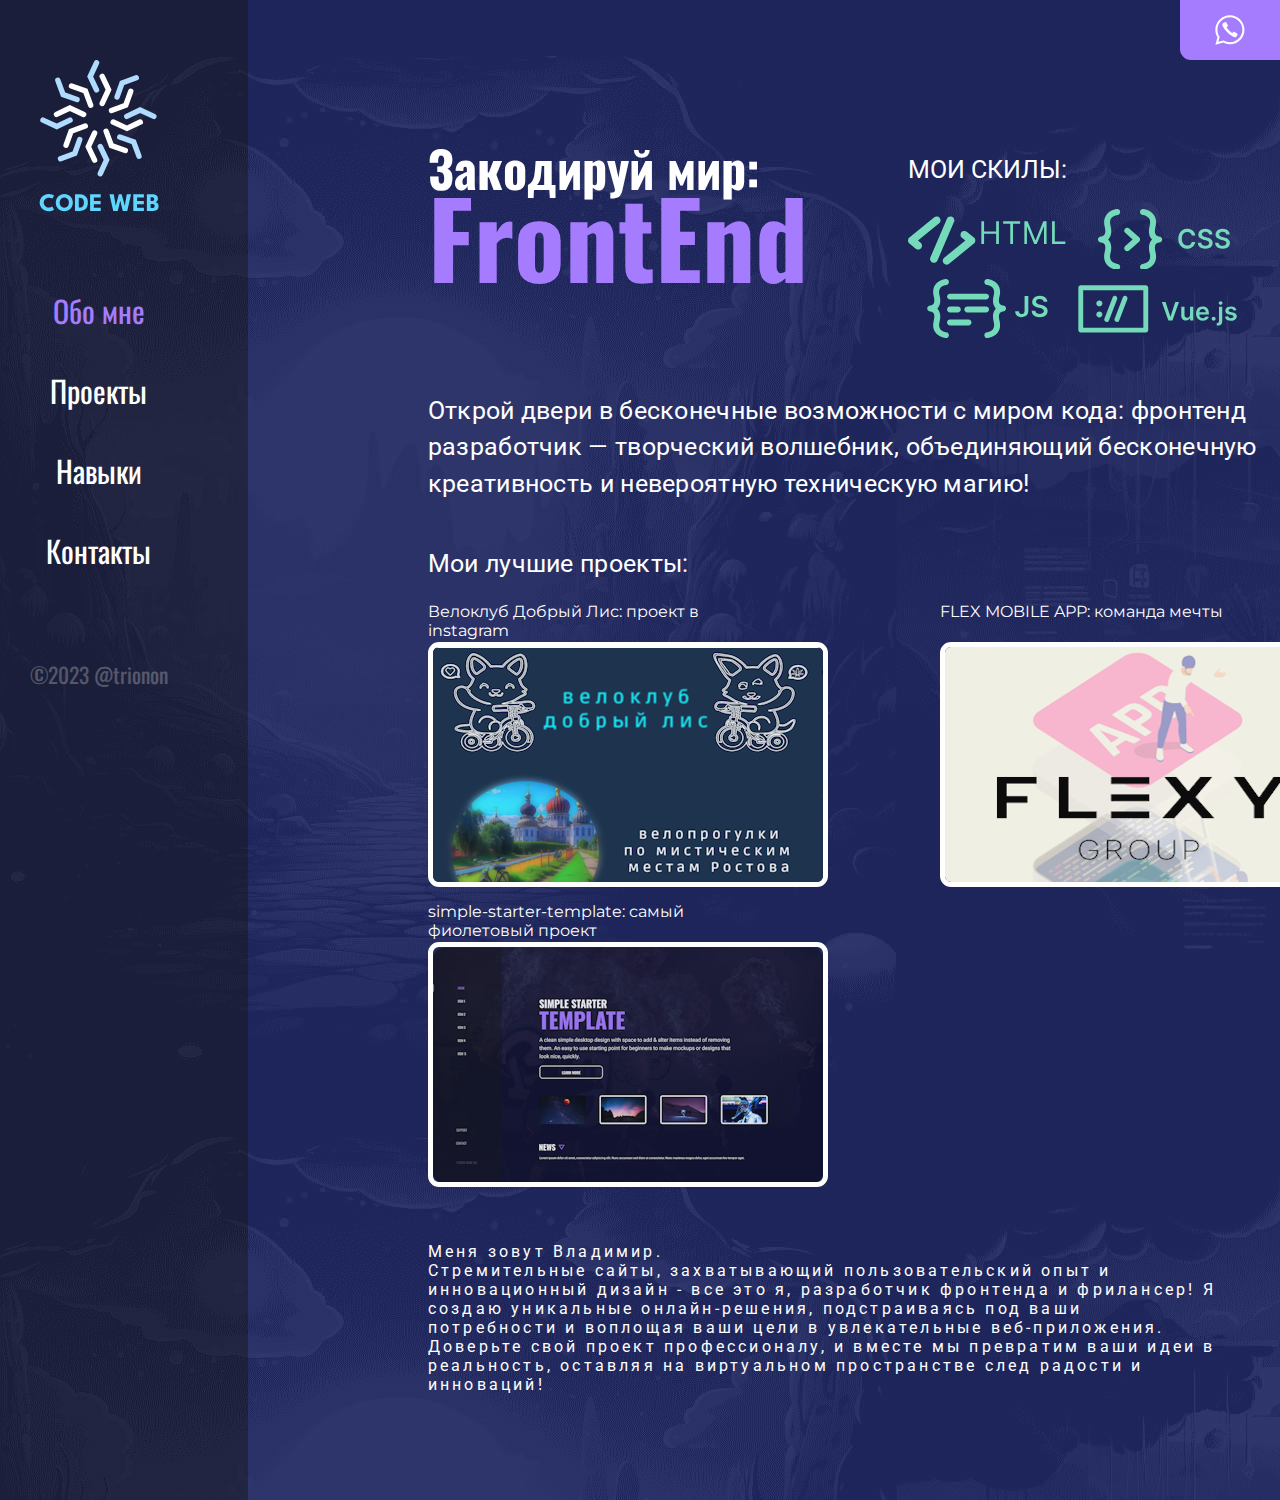
==== index.html @ 96705082 "1" ====
<!DOCTYPE html>
<html lang="EN">

<head>
  <meta charset="utf-8">
  <meta name="viewport" content="initial-scale=1, width=device-width">
  <link rel="stylesheet" href="./css/global.css">
  <link rel="stylesheet" href="./css/total.css">
  <link rel="stylesheet" href="./css/index.css">
  <style>
    @import url("https://fonts.googleapis.com/css2?family=Oswald:wght@400;600;700&family=Roboto:wght@400;500;700&family=Montserrat:wght@700&display=swap");
  </style>
  <title>Практическое задание Портфолио</title>
</head>

<body>
  <div class="home">
    <div class="dashboard-desktop">
      <div class="background"></div>
      <div class="sidebar"></div>
      <div class="social-box">
        <img class="social-icon" src="./img/wp.svg" alt="">
        <img class="social-icon" src="./img/telega.svg" alt=""> 
      </div>
      <div class="heading">
        <div class="burger" id="burger">
          <span class="line line1"></span>
          <span class="line line2"></span>
          <span class="line line3"></span>
        </div>
        <div class="yourlogo">
          <img class="logo" src="./img/Logo.svg" alt="">
          <svg class="logo-code" width="135" height="21" viewBox="0 0 135 21" fill="none"
            xmlns="http://www.w3.org/2000/svg">
            <path
              d="M11.082 16.1454C11.9512 16.1454 12.7401 16.0178 13.4487 15.7628C14.1667 15.5077 14.7005 15.2573 15.05 15.0117L16.864 18.6112C16.4199 18.9891 15.6594 19.3717 14.5824 19.7591C13.5148 20.1464 12.2441 20.3401 10.7703 20.3401C9.39091 20.3401 8.09659 20.0992 6.8873 19.6174C5.67801 19.1355 4.61043 18.46 3.68456 17.5909C2.76815 16.7122 2.04541 15.6872 1.51634 14.5157C0.996722 13.3347 0.736913 12.0546 0.736913 10.6752C0.736913 9.29587 0.996722 8.01572 1.51634 6.83477C2.03596 5.64437 2.75398 4.60986 3.67039 3.73123C4.59626 2.85261 5.66384 2.17238 6.87313 1.69055C8.09187 1.19927 9.39091 0.953637 10.7703 0.953637C12.2441 0.953637 13.5148 1.14731 14.5824 1.53466C15.6594 1.92202 16.4199 2.30464 16.864 2.68255L15.05 6.28208C14.7005 6.027 14.1667 5.77664 13.4487 5.531C12.7401 5.27591 11.9512 5.14837 11.082 5.14837C10.1184 5.14837 9.27754 5.29953 8.55953 5.60186C7.84151 5.89473 7.24159 6.30098 6.75976 6.8206C6.27793 7.34022 5.91892 7.92597 5.68273 8.57785C5.44654 9.22974 5.32845 9.91469 5.32845 10.6327C5.32845 11.3602 5.44654 12.0546 5.68273 12.7159C5.91892 13.3678 6.27793 13.9535 6.75976 14.4732C7.24159 14.9928 7.84151 15.4037 8.55953 15.7061C9.27754 15.9989 10.1184 16.1454 11.082 16.1454ZM23.2562 10.6327C23.2562 11.7003 23.4734 12.6687 23.908 13.5378C24.3521 14.3976 24.9614 15.0825 25.7361 15.5927C26.5203 16.1029 27.4273 16.358 28.4571 16.358C29.4868 16.358 30.3891 16.1029 31.1638 15.5927C31.9479 15.0825 32.5573 14.3976 32.9919 13.5378C33.4359 12.6687 33.658 11.7003 33.658 10.6327C33.658 9.56513 33.4359 8.60147 32.9919 7.74174C32.5573 6.88201 31.9479 6.19706 31.1638 5.68689C30.3891 5.16727 29.4868 4.90746 28.4571 4.90746C27.4273 4.90746 26.5203 5.16727 25.7361 5.68689C24.9614 6.19706 24.3521 6.88201 23.908 7.74174C23.4734 8.60147 23.2562 9.56513 23.2562 10.6327ZM18.8488 10.6327C18.8488 9.27225 19.0898 8.00627 19.5716 6.83477C20.0534 5.65382 20.7289 4.62403 21.5981 3.7454C22.4673 2.86678 23.4876 2.18183 24.6591 1.69055C25.8306 1.19927 27.0966 0.953637 28.4571 0.953637C29.8364 0.953637 31.1071 1.19927 32.2692 1.69055C33.4407 2.18183 34.4563 2.86678 35.316 3.7454C36.1852 4.62403 36.856 5.65382 37.3284 6.83477C37.8102 8.00627 38.0511 9.27225 38.0511 10.6327C38.0511 12.0026 37.8196 13.278 37.3567 14.459C36.8938 15.6305 36.2324 16.6603 35.3727 17.5483C34.513 18.427 33.4974 19.1119 32.3258 19.6032C31.1543 20.0945 29.8647 20.3401 28.4571 20.3401C27.021 20.3401 25.7125 20.0945 24.5316 19.6032C23.3601 19.1119 22.3492 18.427 21.4989 17.5483C20.6486 16.6603 19.992 15.6305 19.5291 14.459C19.0756 13.278 18.8488 12.0026 18.8488 10.6327ZM40.5222 1.29375H46.1483C48.1417 1.29375 49.7903 1.69527 51.0941 2.49832C52.4073 3.29192 53.3899 4.39256 54.0417 5.80026C54.6936 7.20795 55.0196 8.81876 55.0196 10.6327C55.0196 12.4561 54.6936 14.0716 54.0417 15.4793C53.3899 16.887 52.4073 17.9924 51.0941 18.7954C49.7903 19.5985 48.1417 20 46.1483 20H40.5222V1.29375ZM44.7453 5.04917V16.2446H45.7656C46.8332 16.2446 47.7166 16.0037 48.4157 15.5218C49.1148 15.0306 49.6392 14.3645 49.9887 13.5237C50.3477 12.6734 50.5272 11.7192 50.5272 10.661C50.5272 9.59347 50.3525 8.63926 50.0029 7.79842C49.6628 6.94814 49.1384 6.27736 48.4299 5.78609C47.7213 5.29481 46.8332 5.04917 45.7656 5.04917H44.7453ZM57.502 1.29375H69.4485V5.00666H61.7251V8.81876H69.3776V12.4183H61.7251V16.2871H69.4485V20H57.502V1.29375ZM99.3028 20H94.2152L91.0408 6.94814H91.8061L88.6317 20H83.5158L79.2502 1.29375H84.111L86.3643 14.4165H86.3076L89.8221 1.29375H93.0107L96.5393 14.4165H96.4827L98.7359 1.29375H103.597L99.3028 20ZM106.078 1.29375H118.024V5.00666H110.301V8.81876H117.953V12.4183H110.301V16.2871H118.024V20H106.078V1.29375ZM121.331 1.29375H127.751C128.819 1.29375 129.806 1.44019 130.713 1.73306C131.629 2.02594 132.366 2.50777 132.924 3.17855C133.49 3.83988 133.774 4.7374 133.774 5.87111C133.774 6.61747 133.632 7.28353 133.349 7.86928C133.075 8.45503 132.706 8.93686 132.243 9.31476C131.79 9.68322 131.294 9.92886 130.755 10.0517C131.228 10.1084 131.686 10.2454 132.13 10.4626C132.583 10.6705 132.99 10.9634 133.349 11.3413C133.717 11.7097 134.005 12.1727 134.213 12.7301C134.43 13.278 134.539 13.9299 134.539 14.6857C134.539 15.7344 134.303 16.6603 133.83 17.4633C133.368 18.2569 132.687 18.8805 131.79 19.3339C130.902 19.778 129.811 20 128.516 20H121.331V1.29375ZM125.569 16.613H127.496C128.101 16.613 128.592 16.5233 128.97 16.3438C129.357 16.1548 129.64 15.8903 129.82 15.5502C129.999 15.2006 130.089 14.7849 130.089 14.3031C130.089 13.5473 129.853 12.9946 129.381 12.645C128.918 12.286 128.266 12.1065 127.425 12.1065H125.569V16.613ZM125.569 8.79042H127.283C127.784 8.79042 128.2 8.70067 128.53 8.52117C128.871 8.34166 129.126 8.0913 129.296 7.77008C129.475 7.43941 129.565 7.06151 129.565 6.63637C129.565 5.87111 129.348 5.35622 128.913 5.09169C128.478 4.81771 127.883 4.68072 127.127 4.68072H125.569V8.79042Z"
              fill="#56D4FD" />
          </svg>
        </div>
      </div>
      <nav class="menu" id="menu">
        <a href="#" class="menu-item active-menu-item">Обо мне</a>
        <a href="./projects.html" class="menu-item">Проекты</a>
        <a href="./skills.html" class="menu-item">Навыки</a>
        <a href="./contacts.html" class="menu-item">Контакты</a>
        <div class="menu-item copyright ">©2023 @trionon</div>
      </nav>
      <div class="main-window">
        <div class="frontend">
          <div class="simple-starter-templ">
            <p class="simple-starter">Закодируй мир: </p>
            <p class="template">FrontEnd</p>
          </div>
          <div class="skills">
            <p class="my-skills">МОИ СКИЛЫ:</p>
            <svg class="skills-icon" width="160" height="60" viewBox="0 0 160 50" fill="none"
              xmlns="http://www.w3.org/2000/svg">
              <path
                d="M12.638 28.7054L9.99698 26.5584L31.159 9.35238C32.816 8.00538 33.067 5.56938 31.72 3.91238C30.372 2.25538 27.937 2.00438 26.28 3.35138L1.427 23.5584C0.524002 24.2924 0 25.3944 0 26.5594C0 27.7244 0.524002 28.8254 1.427 29.5604L7.759 34.7084C8.476 35.2914 9.33898 35.5754 10.196 35.5754C11.32 35.5754 12.435 35.0874 13.199 34.1474C14.547 32.4884 14.295 30.0524 12.638 28.7054Z"
                fill="#6DD9B6" />
              <path
                d="M65.9279 23.5573L58.776 17.7423C57.119 16.3953 54.683 16.6462 53.336 18.3032C51.989 19.9602 52.24 22.3963 53.897 23.7433L57.358 26.5573L36.196 43.7632C34.539 45.1102 34.2879 47.5463 35.6349 49.2033C36.3989 50.1433 37.514 50.6313 38.638 50.6313C39.495 50.6313 40.358 50.3472 41.075 49.7642L65.9279 29.5573C66.8309 28.8233 67.356 27.7203 67.356 26.5563C67.356 25.3923 66.8309 24.2913 65.9279 23.5573Z"
                fill="#6DD9B6" />
              <path
                d="M44.026 2.73333C42.063 1.89133 39.789 2.80033 38.947 4.76233L22.351 43.4503C21.509 45.4133 22.418 47.6863 24.38 48.5293C24.877 48.7423 25.394 48.8433 25.903 48.8433C27.403 48.8433 28.83 47.9653 29.459 46.4993L46.055 7.81134C46.897 5.84934 45.989 3.57533 44.026 2.73333Z"
                fill="#6DD9B6" />
              <path
                d="M73.3384 30V7.35753H76.0802V17.4405H88.1533V7.35753H90.8951V30H88.1533V19.8728H76.0802V30H73.3384ZM95.1461 9.78982V7.35753H112.128V9.78982H105.008V30H102.266V9.78982H95.1461ZM116.36 7.35753H119.632L127.327 26.1525H127.592L135.287 7.35753H138.56V30H135.995V12.797H135.774L128.698 30H126.221L119.146 12.797H118.925V30H116.36V7.35753ZM144.057 30V7.35753H146.799V27.5677H157.324V30H144.057Z"
                fill="#6DD9B6" />
            </svg>
            <svg class="skills-icon" width="160" height="60" viewBox="0 0 140 70" fill="none" xmlns="http://www.w3.org/2000/svg">
              <path
                d="M52.4663 70.9922C50.7093 70.9922 49.2043 69.6592 49.0263 67.8742C48.8373 65.9782 50.2173 64.2872 52.1103 64.0892C52.2273 64.0762 57.1913 63.4682 59.5453 60.0702C60.9613 58.0262 61.2193 55.1812 60.3133 51.6152C58.6883 45.2192 59.2673 40.1712 62.0363 36.6112C62.3523 36.2042 62.6843 35.8342 63.0273 35.4962C62.6853 35.1582 62.3533 34.7882 62.0363 34.3812C59.2673 30.8212 58.6883 25.7732 60.3133 19.3772C61.2193 15.8112 60.9613 12.9672 59.5453 10.9222C57.1753 7.50023 52.1593 6.90822 52.1093 6.90322C50.2073 6.71422 48.8283 5.01921 49.0173 3.11721C49.2063 1.21521 50.9113 -0.171765 52.8133 0.0172354C53.1443 0.0502354 60.9693 0.894236 65.1913 6.91824C67.8353 10.6902 68.4513 15.4552 67.0213 21.0812C65.9733 25.2052 66.1273 28.3202 67.4663 30.0882C68.8463 31.9102 71.3413 32.0292 71.4633 32.0342C73.3573 32.0542 74.8873 33.5952 74.8873 35.4942C74.8873 37.3932 73.3573 38.9352 71.4633 38.9552C71.3403 38.9602 68.8463 39.0792 67.4663 40.9012C66.1273 42.6692 65.9733 45.7842 67.0213 49.9082C68.4513 55.5342 67.8353 60.2992 65.1913 64.0712C60.9693 70.0952 53.1443 70.9392 52.8133 70.9722C52.6973 70.9862 52.5813 70.9922 52.4663 70.9922Z"
                fill="#6DD9B6" />
              <path
                d="M22.422 70.9894C22.307 70.9894 22.192 70.9834 22.075 70.9724C21.744 70.9394 13.919 70.0954 9.69598 64.0714C7.05198 60.2984 6.436 55.5334 7.866 49.9084C8.914 45.7844 8.75999 42.6694 7.42099 40.9014C6.04099 39.0794 3.54598 38.9604 3.42398 38.9554C1.52998 38.9354 0 37.3944 0 35.4944C0 33.5954 1.52898 32.0534 3.42398 32.0344C3.54698 32.0294 6.04099 31.9104 7.42099 30.0884C8.75999 28.3204 8.914 25.2054 7.866 21.0814C6.436 15.4554 7.05198 10.6904 9.69598 6.91839C13.919 0.893387 21.743 0.0503866 22.075 0.0173866C23.977 -0.172613 25.672 1.21637 25.862 3.11837C26.051 5.01437 24.671 6.70537 22.778 6.90337C22.665 6.91637 17.698 7.52239 15.343 10.9224C13.927 12.9664 13.669 15.8114 14.575 19.3774C16.201 25.7734 15.621 30.8214 12.852 34.3814C12.536 34.7884 12.204 35.1584 11.861 35.4964C12.203 35.8344 12.535 36.2044 12.852 36.6114C15.621 40.1714 16.2 45.2194 14.575 51.6154C13.664 55.1984 13.93 58.0544 15.365 60.1014C17.747 63.4994 22.712 64.0824 22.761 64.0874C24.663 64.2764 26.051 65.9724 25.862 67.8744C25.684 69.6564 24.179 70.9894 22.422 70.9894Z"
                fill="#6DD9B6" />
              <path
                d="M34.0638 49.2251C33.1078 49.2251 32.1568 48.8321 31.4728 48.0601C30.2048 46.6301 30.3368 44.4421 31.7668 43.1751L40.4278 35.4971L31.7668 27.8191C30.3368 26.5511 30.2048 24.3641 31.4728 22.9331C32.7408 21.5031 34.9278 21.3711 36.3578 22.6391L47.9398 32.9071C48.6808 33.5641 49.1048 34.5071 49.1048 35.4971C49.1048 36.4871 48.6808 37.4301 47.9398 38.0871L36.3578 48.3551C35.6998 48.9371 34.8798 49.2251 34.0638 49.2251Z"
                fill="#6DD9B6" />
              <path
                d="M113.522 31.0614H109.404C109.287 30.3862 109.071 29.7881 108.755 29.267C108.439 28.7386 108.047 28.291 107.577 27.924C107.107 27.5571 106.572 27.2818 105.97 27.0984C105.375 26.9076 104.733 26.8121 104.043 26.8121C102.818 26.8121 101.732 27.1204 100.785 27.7369C99.8381 28.346 99.0968 29.2414 98.5611 30.4229C98.0253 31.5972 97.7575 33.032 97.7575 34.7273C97.7575 36.4519 98.0253 37.9051 98.5611 39.0866C99.1042 40.2609 99.8454 41.1489 100.785 41.7507C101.732 42.3452 102.814 42.6424 104.032 42.6424C104.708 42.6424 105.339 42.5543 105.926 42.3782C106.52 42.1947 107.052 41.9268 107.522 41.5746C107.999 41.2223 108.399 40.7893 108.722 40.2756C109.052 39.7618 109.28 39.1747 109.404 38.5142L113.522 38.5362C113.368 39.6077 113.034 40.6132 112.52 41.5526C112.013 42.492 111.349 43.3213 110.527 44.0405C109.705 44.7524 108.744 45.3101 107.643 45.7138C106.542 46.1101 105.32 46.3082 103.977 46.3082C101.996 46.3082 100.227 45.8496 98.6712 44.9322C97.1153 44.0148 95.8897 42.6901 94.9943 40.9581C94.099 39.2261 93.6513 37.1491 93.6513 34.7273C93.6513 32.2981 94.1026 30.2211 95.0053 28.4964C95.908 26.7644 97.1373 25.4397 98.6932 24.5224C100.249 23.605 102.01 23.1463 103.977 23.1463C105.232 23.1463 106.399 23.3224 107.478 23.6747C108.557 24.027 109.518 24.5444 110.362 25.2269C111.206 25.9021 111.9 26.7314 112.443 27.7148C112.993 28.6909 113.353 29.8065 113.522 31.0614ZM129.514 29.6523C129.412 28.6909 128.979 27.9424 128.215 27.4066C127.459 26.8709 126.476 26.603 125.265 26.603C124.414 26.603 123.683 26.7314 123.074 26.9883C122.465 27.2451 121.999 27.5937 121.676 28.0341C121.353 28.4744 121.188 28.9772 121.181 29.5423C121.181 30.012 121.287 30.4193 121.5 30.7642C121.72 31.1091 122.017 31.4027 122.392 31.6449C122.766 31.8797 123.181 32.0779 123.636 32.2393C124.091 32.4008 124.549 32.5366 125.012 32.6467L127.125 33.1751C127.977 33.3732 128.795 33.6411 129.58 33.9787C130.373 34.3163 131.081 34.742 131.705 35.2557C132.336 35.7694 132.835 36.3896 133.202 37.1161C133.569 37.8427 133.753 38.694 133.753 39.6701C133.753 40.9911 133.415 42.1544 132.74 43.1598C132.065 44.1579 131.089 44.9395 129.812 45.5046C128.542 46.0624 127.004 46.3413 125.199 46.3413C123.445 46.3413 121.922 46.0697 120.63 45.5266C119.346 44.9835 118.341 44.1909 117.614 43.1488C116.895 42.1067 116.506 40.837 116.447 39.3398H120.465C120.524 40.1251 120.766 40.7783 121.192 41.2994C121.618 41.8204 122.172 42.2094 122.854 42.4663C123.544 42.7231 124.315 42.8516 125.166 42.8516C126.054 42.8516 126.832 42.7195 127.5 42.4553C128.175 42.1837 128.703 41.8094 129.085 41.3324C129.467 40.848 129.661 40.2829 129.668 39.6371C129.661 39.05 129.489 38.5656 129.151 38.1839C128.813 37.795 128.34 37.4721 127.731 37.2152C127.129 36.951 126.425 36.7161 125.617 36.5107L123.052 35.8501C121.196 35.3731 119.728 34.6502 118.649 33.6815C117.577 32.7054 117.042 31.41 117.042 29.7955C117.042 28.4671 117.401 27.3039 118.12 26.3058C118.847 25.3076 119.834 24.5334 121.082 23.983C122.329 23.4252 123.742 23.1463 125.32 23.1463C126.92 23.1463 128.322 23.4252 129.525 23.983C130.736 24.5334 131.687 25.3003 132.377 26.2837C133.066 27.2598 133.422 28.3827 133.444 29.6523H129.514ZM149.646 29.6523C149.543 28.6909 149.11 27.9424 148.347 27.4066C147.591 26.8709 146.608 26.603 145.397 26.603C144.546 26.603 143.815 26.7314 143.206 26.9883C142.597 27.2451 142.131 27.5937 141.808 28.0341C141.485 28.4744 141.32 28.9772 141.313 29.5423C141.313 30.012 141.419 30.4193 141.632 30.7642C141.852 31.1091 142.149 31.4027 142.524 31.6449C142.898 31.8797 143.313 32.0779 143.768 32.2393C144.223 32.4008 144.681 32.5366 145.144 32.6467L147.257 33.1751C148.109 33.3732 148.927 33.6411 149.712 33.9787C150.505 34.3163 151.213 34.742 151.837 35.2557C152.468 35.7694 152.967 36.3896 153.334 37.1161C153.701 37.8427 153.884 38.694 153.884 39.6701C153.884 40.9911 153.547 42.1544 152.872 43.1598C152.196 44.1579 151.22 44.9395 149.943 45.5046C148.674 46.0624 147.136 46.3413 145.331 46.3413C143.577 46.3413 142.054 46.0697 140.762 45.5266C139.478 44.9835 138.472 44.1909 137.746 43.1488C137.027 42.1067 136.638 40.837 136.579 39.3398H140.597C140.656 40.1251 140.898 40.7783 141.324 41.2994C141.749 41.8204 142.303 42.2094 142.986 42.4663C143.676 42.7231 144.446 42.8516 145.298 42.8516C146.186 42.8516 146.964 42.7195 147.632 42.4553C148.307 42.1837 148.835 41.8094 149.217 41.3324C149.598 40.848 149.793 40.2829 149.8 39.6371C149.793 39.05 149.62 38.5656 149.283 38.1839C148.945 37.795 148.472 37.4721 147.863 37.2152C147.261 36.951 146.556 36.7161 145.749 36.5107L143.184 35.8501C141.327 35.3731 139.86 34.6502 138.781 33.6815C137.709 32.7054 137.173 31.41 137.173 29.7955C137.173 28.4671 137.533 27.3039 138.252 26.3058C138.979 25.3076 139.966 24.5334 141.214 23.983C142.461 23.4252 143.874 23.1463 145.452 23.1463C147.052 23.1463 148.454 23.4252 149.657 23.983C150.868 24.5334 151.818 25.3003 152.508 26.2837C153.198 27.2598 153.554 28.3827 153.576 29.6523H149.646Z"
                fill="#6DD9B6" />
            </svg>
            <svg class="skills-icon"  width="160" height="60" viewBox="0 0 133 65" fill="none" xmlns="http://www.w3.org/2000/svg">
              <path
                d="M65.7412 64.0256C64.111 64.0256 62.7147 62.7889 62.5495 61.1327C62.3742 59.3736 63.6545 57.8047 65.41 57.6209C65.5148 57.6089 69.9349 57.0661 72.0243 54.0489C73.2797 52.2359 73.507 49.7058 72.6998 46.5299C71.2301 40.7477 71.7571 36.1811 74.2659 32.9541C74.5313 32.6136 74.8087 32.3 75.0945 32.0133C74.8087 31.7257 74.5313 31.413 74.2659 31.0725C71.7571 27.8465 71.2301 23.2789 72.6998 17.4968C73.5107 14.3042 73.2769 11.7647 72.0049 9.94899C69.8885 6.92989 65.4703 6.41124 65.4267 6.40661C63.662 6.23125 62.3742 4.65769 62.5495 2.89299C62.7249 1.12829 64.2984 -0.158598 66.0631 0.015831C66.3628 0.045521 73.4411 0.809113 77.2637 6.2628C79.6584 9.679 80.2169 13.9906 78.9245 19.0778C77.9818 22.7862 78.1247 25.5706 79.3364 27.1293C80.5602 28.7038 82.7675 28.8012 82.7888 28.8012C84.5619 28.8012 86 30.2384 86 32.0124C86 33.7734 84.5814 35.2041 82.825 35.2236C82.7155 35.2282 80.5175 35.3349 79.3067 36.9353C78.1229 38.5006 77.9902 41.271 78.9245 44.948C80.2169 50.0352 79.6584 54.3467 77.2637 57.7629C73.4411 63.2166 66.3628 63.9792 66.0631 64.0098C65.9555 64.0201 65.8479 64.0256 65.7412 64.0256Z"
                fill="#6DD9B6" />
              <path
                d="M20.9455 64.0258C20.8388 64.0258 20.7312 64.0203 20.6235 64.01C20.3239 63.9804 13.2456 63.2168 9.42298 57.7631C7.0283 54.3469 6.46975 50.0353 7.76312 44.9481C8.69743 41.2712 8.56568 38.5008 7.38087 36.9355C6.17007 35.3351 3.97208 35.2284 3.8626 35.2238C2.10532 35.2043 0.687622 33.7745 0.687622 32.0126C0.687622 30.2516 2.10625 28.8209 3.8626 28.8023C3.97208 28.7977 6.17007 28.691 7.38087 27.0905C8.56568 25.5253 8.69743 22.7549 7.76312 19.0789C6.46975 13.9917 7.02922 9.68013 9.42298 6.26392C13.2456 0.810239 20.3239 0.0475753 20.6235 0.0169574C22.3882 -0.158399 23.9609 1.12942 24.1372 2.89412C24.3125 4.65325 23.0331 6.22216 21.2767 6.40586C21.1728 6.41793 16.7518 6.9607 14.6623 9.97795C13.407 11.7909 13.1797 14.321 13.9869 17.4969C15.4565 23.2791 14.9296 27.8458 12.4207 31.0727C12.1554 31.4132 11.878 31.7268 11.5922 32.0135C11.878 32.3011 12.1554 32.6138 12.4207 32.9543C14.9296 36.1803 15.4565 40.7479 13.9869 46.5301C13.1797 49.706 13.407 52.2361 14.6623 54.0491C16.7666 57.0876 21.2331 57.6165 21.2776 57.6211C23.0423 57.7965 24.3218 59.3692 24.1455 61.1339C23.9804 62.79 22.5757 64.0258 20.9455 64.0258Z"
                fill="#6DD9B6" />
              <path
                d="M64.3857 22.2861H25.36C23.587 22.2861 22.1489 20.8489 22.1489 19.0749C22.1489 17.3019 23.586 15.8638 25.36 15.8638H64.3857C66.1587 15.8638 67.5968 17.301 67.5968 19.0749C67.5968 20.8489 66.1587 22.2861 64.3857 22.2861Z"
                fill="#6DD9B6" />
              <path
                d="M33.7725 36.2849H25.3591C23.5861 36.2849 22.1479 34.8477 22.1479 33.0737C22.1479 31.3007 23.5851 29.8625 25.3591 29.8625H33.7725C35.5456 29.8625 36.9837 31.2997 36.9837 33.0737C36.9837 34.8468 35.5465 36.2849 33.7725 36.2849Z"
                fill="#6DD9B6" />
              <path
                d="M64.3857 36.2849H44.0953C42.3223 36.2849 40.8842 34.8477 40.8842 33.0737C40.8842 31.3007 42.3213 29.8625 44.0953 29.8625H64.3857C66.1587 29.8625 67.5968 31.2997 67.5968 33.0737C67.5968 34.8468 66.1587 36.2849 64.3857 36.2849Z"
                fill="#6DD9B6" />
              <path
                d="M45.3674 50.2839H25.3591C23.5861 50.2839 22.1479 48.8467 22.1479 47.0727C22.1479 45.2997 23.5851 43.8616 25.3591 43.8616H45.3674C47.1404 43.8616 48.5785 45.2988 48.5785 47.0727C48.5785 48.8458 47.1404 50.2839 45.3674 50.2839Z"
                fill="#6DD9B6" />
              <path
                d="M106.119 18.4545H110.17V34.3068C110.162 35.7599 109.854 37.0112 109.245 38.0607C108.636 39.1029 107.785 39.9065 106.691 40.4716C105.605 41.0294 104.339 41.3082 102.893 41.3082C101.572 41.3082 100.383 41.0734 99.3263 40.6037C98.2769 40.1267 97.4439 39.4221 96.8274 38.4901C96.2109 37.558 95.9027 36.3984 95.9027 35.0114H99.9648C99.9722 35.6205 100.104 36.1452 100.361 36.5856C100.625 37.0259 100.989 37.3635 101.451 37.5984C101.913 37.8332 102.445 37.9506 103.047 37.9506C103.7 37.9506 104.254 37.8149 104.71 37.5433C105.165 37.2644 105.509 36.8535 105.744 36.3104C105.987 35.7673 106.111 35.0994 106.119 34.3068V18.4545ZM126.853 24.6523C126.75 23.6909 126.317 22.9424 125.554 22.4066C124.798 21.8709 123.815 21.603 122.604 21.603C121.753 21.603 121.022 21.7314 120.413 21.9883C119.804 22.2451 119.338 22.5937 119.015 23.0341C118.692 23.4744 118.527 23.9772 118.52 24.5423C118.52 25.012 118.626 25.4193 118.839 25.7642C119.059 26.1091 119.356 26.4027 119.731 26.6449C120.105 26.8797 120.52 27.0779 120.975 27.2393C121.43 27.4008 121.888 27.5366 122.351 27.6467L124.464 28.1751C125.316 28.3732 126.134 28.6411 126.919 28.9787C127.712 29.3163 128.42 29.742 129.044 30.2557C129.675 30.7694 130.174 31.3896 130.541 32.1161C130.908 32.8427 131.091 33.694 131.091 34.6701C131.091 35.9911 130.754 37.1544 130.079 38.1598C129.403 39.1579 128.427 39.9395 127.15 40.5046C125.881 41.0624 124.343 41.3413 122.538 41.3413C120.784 41.3413 119.261 41.0697 117.969 40.5266C116.685 39.9835 115.68 39.1909 114.953 38.1488C114.234 37.1067 113.845 35.837 113.786 34.3398H117.804C117.863 35.1251 118.105 35.7783 118.531 36.2994C118.956 36.8204 119.51 37.2094 120.193 37.4663C120.883 37.7231 121.653 37.8516 122.505 37.8516C123.393 37.8516 124.171 37.7195 124.839 37.4553C125.514 37.1837 126.042 36.8094 126.424 36.3324C126.805 35.848 127 35.2829 127.007 34.6371C127 34.05 126.827 33.5656 126.49 33.1839C126.152 32.795 125.679 32.4721 125.07 32.2152C124.468 31.951 123.763 31.7161 122.956 31.5107L120.391 30.8501C118.534 30.3731 117.067 29.6502 115.988 28.6815C114.916 27.7054 114.381 26.41 114.381 24.7955C114.381 23.4671 114.74 22.3039 115.459 21.3058C116.186 20.3076 117.173 19.5334 118.421 18.983C119.668 18.4252 121.081 18.1463 122.659 18.1463C124.259 18.1463 125.661 18.4252 126.864 18.983C128.075 19.5334 129.026 20.3003 129.715 21.2837C130.405 22.2598 130.761 23.3827 130.783 24.6523H126.853Z"
                fill="#6DD9B6" />
            </svg>
            <svg class="skills-icon" width="160" height="60" viewBox="0 0 196 58" fill="none" xmlns="http://www.w3.org/2000/svg">
              <path
                d="M26.157 25.772C28.1734 25.772 29.808 24.1374 29.808 22.121C29.808 20.1046 28.1734 18.47 26.157 18.47C24.1406 18.47 22.506 20.1046 22.506 22.121C22.506 24.1374 24.1406 25.772 26.157 25.772Z"
                fill="#6DD9B6" />
              <path
                d="M29.808 35.6989C29.808 37.7149 28.174 39.3499 26.157 39.3499C24.141 39.3499 22.506 37.7159 22.506 35.6989C22.506 33.6829 24.14 32.0479 26.157 32.0479C28.174 32.0479 29.808 33.6829 29.808 35.6989Z"
                fill="#6DD9B6" />
              <path
                d="M83.028 57.82H3.39197C1.74697 57.82 0.412964 56.486 0.412964 54.841V2.979C0.412964 1.334 1.74697 0 3.39197 0H83.028C84.673 0 86.007 1.334 86.007 2.979V54.841C86.007 56.486 84.673 57.82 83.028 57.82ZM6.36996 51.862H80.049V5.95801H6.36996V51.862Z"
                fill="#6DD9B6" />
              <path
                d="M47.6389 44.9579C47.2849 44.9579 46.925 44.8939 46.574 44.7599C45.038 44.1709 44.2689 42.4489 44.8579 40.9119L54.8689 14.7759C55.4579 13.2399 57.1799 12.4709 58.7169 13.0599C60.2529 13.6479 61.0219 15.3709 60.4329 16.9079L50.422 43.0439C49.967 44.2289 48.8379 44.9579 47.6389 44.9579Z"
                fill="#6DD9B6" />
              <path
                d="M35.123 44.9579C34.769 44.9579 34.409 44.8939 34.058 44.7599C32.522 44.1709 31.753 42.4489 32.342 40.9119L42.353 14.7759C42.941 13.2399 44.664 12.4709 46.2 13.0599C47.736 13.6479 48.505 15.3709 47.916 16.9079L37.905 43.0439C37.451 44.2289 36.321 44.9579 35.123 44.9579Z"
                fill="#6DD9B6" />
              <path
                d="M107.24 20.4545L113.108 38.2003H113.339L119.195 20.4545H123.687L115.739 43H110.697L102.76 20.4545H107.24ZM137.258 35.8885V26.0909H141.243V43H137.379V39.9947H137.203C136.821 40.9414 136.193 41.7157 135.32 42.3175C134.454 42.9193 133.386 43.2202 132.117 43.2202C131.008 43.2202 130.029 42.9743 129.177 42.4826C128.333 41.9835 127.673 41.2607 127.196 40.3139C126.719 39.3598 126.48 38.2076 126.48 36.8572V26.0909H130.465V36.2408C130.465 37.3123 130.759 38.1636 131.346 38.7947C131.933 39.4259 132.704 39.7415 133.658 39.7415C134.245 39.7415 134.814 39.5984 135.364 39.3121C135.915 39.0259 136.366 38.6003 136.718 38.0352C137.078 37.4627 137.258 36.7472 137.258 35.8885ZM152.826 43.3303C151.131 43.3303 149.667 42.978 148.434 42.2734C147.208 41.5616 146.265 40.5561 145.605 39.2571C144.944 37.9508 144.614 36.4132 144.614 34.6445C144.614 32.9052 144.944 31.3787 145.605 30.065C146.273 28.744 147.205 27.7165 148.401 26.9826C149.597 26.2414 151.003 25.8707 152.617 25.8707C153.659 25.8707 154.643 26.0395 155.567 26.3771C156.5 26.7074 157.321 27.2211 158.033 27.9183C158.753 28.6155 159.318 29.5036 159.729 30.5824C160.14 31.6539 160.345 32.9309 160.345 34.4134V35.6353H146.485V32.9492H156.525C156.518 32.186 156.353 31.5071 156.03 30.9126C155.707 30.3108 155.256 29.8375 154.676 29.4925C154.103 29.1476 153.435 28.9751 152.672 28.9751C151.858 28.9751 151.142 29.1733 150.526 29.5696C149.909 29.9586 149.428 30.4723 149.083 31.1108C148.746 31.742 148.573 32.4355 148.566 33.1914V35.5362C148.566 36.5196 148.746 37.3636 149.105 38.0682C149.465 38.7654 149.968 39.3011 150.614 39.6754C151.259 40.0424 152.015 40.2259 152.881 40.2259C153.461 40.2259 153.986 40.1451 154.456 39.9837C154.925 39.8149 155.333 39.569 155.678 39.2461C156.022 38.9232 156.283 38.5232 156.459 38.0462L160.18 38.4645C159.945 39.4479 159.498 40.3066 158.837 41.0405C158.184 41.767 157.347 42.3321 156.327 42.7358C155.307 43.1321 154.14 43.3303 152.826 43.3303ZM166.171 43.2422C165.504 43.2422 164.931 43.0073 164.454 42.5376C163.977 42.0679 163.742 41.4955 163.75 40.8203C163.742 40.1598 163.977 39.5947 164.454 39.125C164.931 38.6553 165.504 38.4205 166.171 38.4205C166.817 38.4205 167.379 38.6553 167.856 39.125C168.34 39.5947 168.586 40.1598 168.593 40.8203C168.586 41.268 168.469 41.6753 168.241 42.0423C168.021 42.4092 167.727 42.7028 167.36 42.9229C167.001 43.1358 166.604 43.2422 166.171 43.2422ZM172.708 26.0909H176.693V43.9688C176.693 45.187 176.462 46.1925 175.999 46.9851C175.537 47.7777 174.869 48.3685 173.996 48.7575C173.122 49.1464 172.062 49.3409 170.814 49.3409C170.667 49.3409 170.532 49.3372 170.407 49.3299C170.282 49.3299 170.146 49.3262 170 49.3189V46.0714C170.11 46.0787 170.209 46.0824 170.297 46.0824C170.385 46.0897 170.477 46.0934 170.572 46.0934C171.335 46.0934 171.882 45.9063 172.212 45.532C172.543 45.165 172.708 44.6256 172.708 43.9137V26.0909ZM174.689 23.6911C174.051 23.6911 173.504 23.4819 173.049 23.0636C172.601 22.6379 172.377 22.1278 172.377 21.5334C172.377 20.9316 172.601 20.4215 173.049 20.0032C173.504 19.5775 174.051 19.3647 174.689 19.3647C175.32 19.3647 175.86 19.5775 176.308 20.0032C176.763 20.4215 176.99 20.9316 176.99 21.5334C176.99 22.1278 176.763 22.6379 176.308 23.0636C175.86 23.4819 175.32 23.6911 174.689 23.6911ZM194.155 30.5604L190.522 30.9567C190.42 30.5897 190.24 30.2448 189.983 29.9219C189.733 29.599 189.396 29.3384 188.97 29.1403C188.544 28.9421 188.023 28.843 187.407 28.843C186.578 28.843 185.88 29.0228 185.315 29.3825C184.757 29.7421 184.482 30.2081 184.49 30.7805C184.482 31.2723 184.662 31.6722 185.029 31.9805C185.403 32.2887 186.02 32.5419 186.878 32.7401L189.763 33.3565C191.363 33.7015 192.552 34.2482 193.329 34.9968C194.115 35.7454 194.511 36.7251 194.518 37.9361C194.511 39.0002 194.199 39.9396 193.583 40.7543C192.974 41.5616 192.126 42.1927 191.04 42.6477C189.954 43.1027 188.706 43.3303 187.297 43.3303C185.227 43.3303 183.561 42.8973 182.299 42.0312C181.037 41.1579 180.284 39.9433 180.042 38.3874L183.928 38.0131C184.104 38.7764 184.479 39.3525 185.051 39.7415C185.623 40.1304 186.368 40.3249 187.286 40.3249C188.233 40.3249 188.992 40.1304 189.565 39.7415C190.144 39.3525 190.434 38.8718 190.434 38.2994C190.434 37.815 190.247 37.415 189.873 37.0994C189.506 36.7839 188.933 36.5417 188.155 36.3729L185.271 35.7674C183.649 35.4298 182.449 34.861 181.671 34.0611C180.893 33.2538 180.508 32.2337 180.516 31.0007C180.508 29.9586 180.791 29.0559 181.363 28.2926C181.943 27.522 182.747 26.9276 183.774 26.5092C184.809 26.0836 186.001 25.8707 187.352 25.8707C189.333 25.8707 190.893 26.2927 192.03 27.1367C193.175 27.9807 193.884 29.1219 194.155 30.5604Z"
                fill="#6DD9B6" />
            </svg>

          </div>
        </div>
        <div class="a-clean-simple">
          Открой двери в бесконечные возможности с миром кода: фронтенд разработчик — творческий волшебник, объединяющий
          бесконечную креативность и невероятную техническую магию!
        </div>
        <div class="a-clean-simple">
          Мои лучшие проекты:
        </div>
        <div class="thumbs">
          <div class="project">
            <span class="project-expl">Велоклуб Добрый Лис: проект в instagram</span>
            <img class="thumbs-icon" alt="" src="./img/moon.png">
          </div>
          <div class="project">
            <span class="project-expl">FLEX MOBILE APP: команда мечты </span>
            <img class="thumbs-icon" alt="" src="./img/sunset.png">
          </div>
          <div class="project">
            <span class="project-expl">simple-starter-template: самый фиолетовый проект</span>
            <img class="thumbs-icon" alt="" src="./img/crank.png">
          </div>
        </div>
        <div class="about-me">
          <span>Меня зовут Владимир.</span><br>
          <span>
            Стремительные сайты, захватывающий пользовательский опыт и инновационный дизайн - все это
            я, разработчик фронтенда и фрилансер! Я создаю уникальные онлайн-решения, подстраиваясь под
            ваши потребности и воплощая ваши цели в увлекательные веб-приложения. Доверьте свой проект профессионалу,
            и вместе мы превратим ваши идеи в реальность, оставляя на виртуальном пространстве след радости и инноваций!
          </span>
        </div>
      </div>
      <div class="footer">
        <img class="social-icon" src="./img/wp.svg" alt="">
        <img class="social-icon" src="./img/telega.svg" alt=""> 
      </div>
    </div>
  </div>
  <script src="menu.js"></script>
</body>

</html>
---- css/global.css ----
html {
  font-size: 62.5%;
}

body {
  margin: 0;
  box-sizing: border-box;
  line-height: normal;
  
  --main-font: 'Oswald', sans-serif;
  --body-font: 'Roboto', sans-serif;
  --alt-font: 'Montserrat', sans-serif;
  
  /*все размеры будут здесь, для обеих страниц, и чтобы можно было быстро поменять размер*/
  --basement-font-size: 1.6rem; /*14px;*/
  --menu-font-size: 3rem;
  --expl-font-size: 2rem; 
  --body-font-size: 3rem;
  --page-font-size: 2.5rem;
  --body-font-size2: 2.3rem;
  --news-font-size: 3.5rem; 
  --big-font-size: 5rem;
  --template-font-size: 10.5rem;

  --screen-height: 108rem; /* 1080px;*/
  --screen-width: 192rem;
  --sidebar-width: calc(var(--screen-width) * 0.177); /*34rem*/
  --marker-height: 3.5rem;
  --logo-code-size: 12rem; 
  --main-window-top: 13rem;  
  --main-window-left: 18rem;  
  --main-window-width: calc(var(--screen-width) - var(--sidebar-width) - var(--main-window-left) - 2rem);
  --text-window-left: 15rem;  

  --main-color: #FFF;
  --highligh-color: #A276FF;
  --alt-color-1: #decc95;
  --control-color: #858585;
  --darkblue: #0f185a;
  --vdarkblue: #0b0b0d;
  
  --thumbs-radius: 1.1rem;
  --button-radius: 1.7rem;
  --screen-ratio: 0.5625
}
---- css/total.css ----
.home {
  position: absolute;
  width: var(--screen-width);
  height: var(--screen-height);
  color: var(--main-color);
  font-family: var(--main-font);
  overflow: hidden;
}

.dashboard-desktop {
  width: 100%;
  height: 100%;
  opacity: 0.95;
  overflow: hidden;
  background-color: var(--darkblue);
}

.background {
  position: absolute;
  width: 100%;
  height: 100%;
  background: url("../img/backgd.jpg");
  opacity: 0.15;
}

.sidebar {
  position: absolute;
  background-color: var(--vdarkblue);
  width: var(--sidebar-width);
  height: 100%;
  opacity: 0.5;
}

.menu {
  position: relative;
  display: inline-flex;
  flex-direction: column;
  width: calc(var(--sidebar-width) - 5rem);
  height: auto;
  align-items: center;
  font-size: var(--menu-font-size);
}

.menu-item {
  color: var(--main-color);
  text-decoration: none;
  margin-top: 3.5rem;
}

.active-menu-item {
  color: var(--highligh-color);
}

.menu-item:hover {
  color: var(--alt-color-1);
}

.copyright {
  text-shadow: 0 4px 4px rgba(0, 0, 0, 0.25);
  opacity: 0.25;
  padding-top: 5rem;
  font-size: calc(var(--menu-font-size) / 1.4);
 
}

.social-box {
  position: absolute;
  right: 2rem;
  width: 20rem;
  height: 6rem;
  border-radius: 0 0 var(--thumbs-radius) var(--thumbs-radius);
  background-color: var(--highligh-color);
  display: inline-flex;
  align-items: center;
  justify-content: space-around;
}

.social-box:hover {
  background-color: var(--alt-color-1);
}

.heading {
  margin: 0;
}

.yourlogo {
  position: relative;
  margin-top: 6rem;
  margin-bottom: 4rem;
  width: calc(var(--sidebar-width) - 5rem);
  display: inline-flex;
  flex-wrap: wrap;
  flex-direction: column;
  align-items: center;
}

.logo-code {
  margin-top: 1.5rem;
  width: var(--logo-code-size);
}

.logo-code:hover {
  stroke: var(--alt-color-1);
}

@media (min-width: 359px) {
  .footer {
    display: none;
  }
}

@media (max-width: 1399px) {
  body {
    --screen-width: 140rem;
    --screen-height: 150rem;
    --body-font-size: 2.5rem;
  }
  .skills {
    margin-left: 10rem;
  }
}

@media (max-width: 1199px) {
  body {
    --screen-width: 120rem;
    --screen-height: 135rem;
    --main-window-left: 5rem;
    --main-window-top: 10rem;
    --body-font-size: 2.2rem;
  }
  .main-window > .thumbs {
    width: 98%;
  }
}

@media (max-width: 991px) {
  body {
    --screen-width: 99.2rem;
    --screen-height: 135rem;
    --main-window-left: 3rem;
    --main-window-top: 5rem;
    --body-font-size: 2rem;
    --logo-code-size: 10rem;
    --template-font-size: 6.5rem;
    --news-font-size: 3.5rem;
  }

  .menu {
    width: calc(var(--sidebar-width))
  }

  .social-box {
    width: 13rem;
    height: 4rem;
  }
  .social-icon {
    width: 20%;
  }

  .yourlogo {
    margin-left: 2rem;
  }

  .logo {
    width: 80%;
  }

  .simple-starter  {
    line-height: 100%;
  }
  .template {
    padding-top: 1rem;
  }
  .main-window > .thumbs {
    justify-content: center;
  }
  .main-window, .thumbs > .project {
    width: 35rem;
  } 
}

@media (max-width: 767px) {
  body {
    --screen-width: 76.8rem;
    --screen-height: 165rem;
    --logo-code-size: 8rem;
    --body-font-size: 1.8rem;
    --big-font-size: 4rem; 
    --template-font-size: 5.2rem;
    --news-font-size: 3rem;
  }
  .copyright {
    text-align: center;
  }
  .logo-code {
    margin-top: 1rem;
  }
  .simple-starter-templ {
    width: 90%;
  }
  .skills {margin-left: 3rem;}
  .skills-icon {
    width: 15rem; 
    height: 5rem ;
  }

}

@media (max-width: 575px) {
  body {
    --screen-width: 57.6rem;
    --screen-height: 180rem;
    --body-font-size: 1.7rem;
    --news-font-size: 2.5rem;
    --logo-code-size: 7rem;
    --menu-font-size: 2rem;
  }

  .social-box {
    width: 8.33rem;
    height: 2.5rem;
    right: 1rem;
  }


  .logo-code {
    margin-top: 0.5rem;
  }
  .skills {margin-left: 5rem;}
  .skills-icon {
    width: 12rem; 
    height: 3rem ;
  }
}

@media (max-width: 359px) {
  body {
    --screen-width: 36rem;
    --sidebar-width: 0rem;
    --big-font-size: 2rem;
    --template-font-size: 4rem;
    --main-window-top: 7rem;
  }
  
  .sidebar,
  .social-box {
    display: none;
  }

  .main-window > .frontend {
    display: flex;
    flex-direction: column; 
  }

  .skills {
    margin-left: 0rem;
    margin-top: 1rem;
    width: var(--screen-width);
  }
  .skills-icon {width: 10rem;}

  .main-window > .thumbs {
    margin-top: 3rem;
  } 

  .simple-starter-templ {width: 15rem;} 

  .main-window > .a-clean-simple {
    width: calc(var(--screen-width) - 1rem);
    margin-top: 2rem;
  } 
  .main-window, .thumbs > .project {
    height: auto;
    margin-bottom: 2rem;
  } 
  .main-window, .thumbs, .project > .project-expl {
    height: auto;
  } 
  .main-window > .about-me {width: calc(var(--screen-width) - 5rem);}
  
  .thumbs-icon {
    width: 30rem;
    margin-top: 1rem;
    margin-bottom: 2rem;
  }

  .menu {
    position: absolute;
    transition-property: width, visibility;
    transition-duration: 0.2s, 0.2s;
    transition-timing-function: ease-in;
    width: 0%;
    visibility: hidden;
    display: flex;
    flex-direction: column;
    padding-left: 1px;
    background-color: var(--darkblue);
    z-index: 1;
    top: 6rem;
    height: inherit;
  }
  .menu.active {
    position: fixed;
    width: 60%;
    visibility: visible;
  }

  .footer {
    position: absolute;
    margin-top: 2rem;
    bottom: 1rem;
    width: 100%;
    display: flex;
    justify-content: space-around;
  }

  .twitter-mob,
  .facebook-mob {
    height: 3rem;
    width: 3rem;
  }

  .heading {
    position: fixed;
    width: inherit;
    margin-top: 1rem;
    display: flex;
    align-items: stretch;
    justify-content: space-between;
    z-index: 1;
  }
    
  .yourlogo {
    margin: 0;
    margin-top: 1rem;
    margin-right: 2.5rem;
    flex-direction: row;
    align-items: self-start;
    width: 12rem;
  }

  .logo {
    width: 25%;
    margin-right: 1rem;
  }

  .burger {
    margin-top: 1.5rem;
    margin-left: 1.5rem;
    width: 3rem;
    height: 3rem;
    cursor: pointer;
  }

  .burger .line {
    display: block;
    height: 0.5rem;
    margin-bottom: 0.5rem;
    border-radius: 1rem;
    background-color: var(--main-color);
  }

  .burger .line1 {
    transform-origin: 0% 0%;
    transition: transform 0.3s ease-in-out;
  }

  .burger .line2 {
    transition: transform 0.2s ease-in-out;
  }

  .burger .line3 {
    transform-origin: 0% 100%;
    transition: transform 0.3s ease-in-out;
  }

  .burger.active .line1 {
    transform: rotate(45deg);
  }

  .burger.active .line2 {
    transform: scaleY(0);
  }

  .burger.active .line3 {
    transform: rotate(-45deg);
  }

  .social-icon {
    width: 10%;
  }

}
---- css/index.css ----
.main-window {
  position: absolute;
  top: var(--main-window-top);
  left: calc(var(--sidebar-width) + var(--main-window-left));
  width: var(--main-window-width);
  height: auto;
  display: inline-flex;
  flex-direction: column;
  align-items: start;
}
.frontend {
  width: 100%;
  display: inline-flex;
  flex-direction: row;
  flex-wrap: nowrap;
}

.simple-starter-templ {
  width: 64%;
  font-weight: 700;
}

.simple-starter {
  margin: 0;
  font-size: var(--big-font-size);
}

.template {
  margin: 0;
  color: var(--highligh-color);
  font-size: var(--template-font-size);
  line-height: 60%;
}

.template:hover {
  color: var(--alt-color-1);
}

.skills {
  margin-right: 1rem;
  font-family: var(--body-font);
  font-size: var(--body-font-size);
  display: inline-flex;
  flex-direction: row;
  flex-wrap: wrap;
}

.skills :hover {stroke: var(--alt-color-1);}

.my-skills {
  width: 80%;
}
.skills-icon {
  margin-right: 1rem;
  margin-bottom: 1rem;
}

.a-clean-simple {
  margin-top: 4.4rem;
  width: 90%;
  font-family: var(--body-font);
  font-size: var(--body-font-size);
  line-height: 145%;
  letter-spacing: 0.03rem;
}

.thumbs {
  margin-top: 2rem;
  width: var(--main-window-width);
  display: inline-flex;
  justify-content: space-between;
  flex-wrap: wrap;
}

.thumbs-icon {
  border-radius: var(--thumbs-radius);
  border: 5px solid var(--main-color);
}

.thumbs-icon:hover {
  border: 5px solid var(--alt-color-1);
}

.project {
  font-family: var(--alt-font);
  font-size: var(--basement-font-size);
  width: 40rem;
  height: 30rem;
  margin-right: 4rem;
  display: flex;
  flex-direction: column;
}

.about-me {
  margin-top: 4rem;
  width: 83%;
  font-family: var(--body-font);
  font-size: var(--basement-font-size);
  letter-spacing: 0.2em;
}

.project-expl {
  width: 33rem; height: 4rem;
};
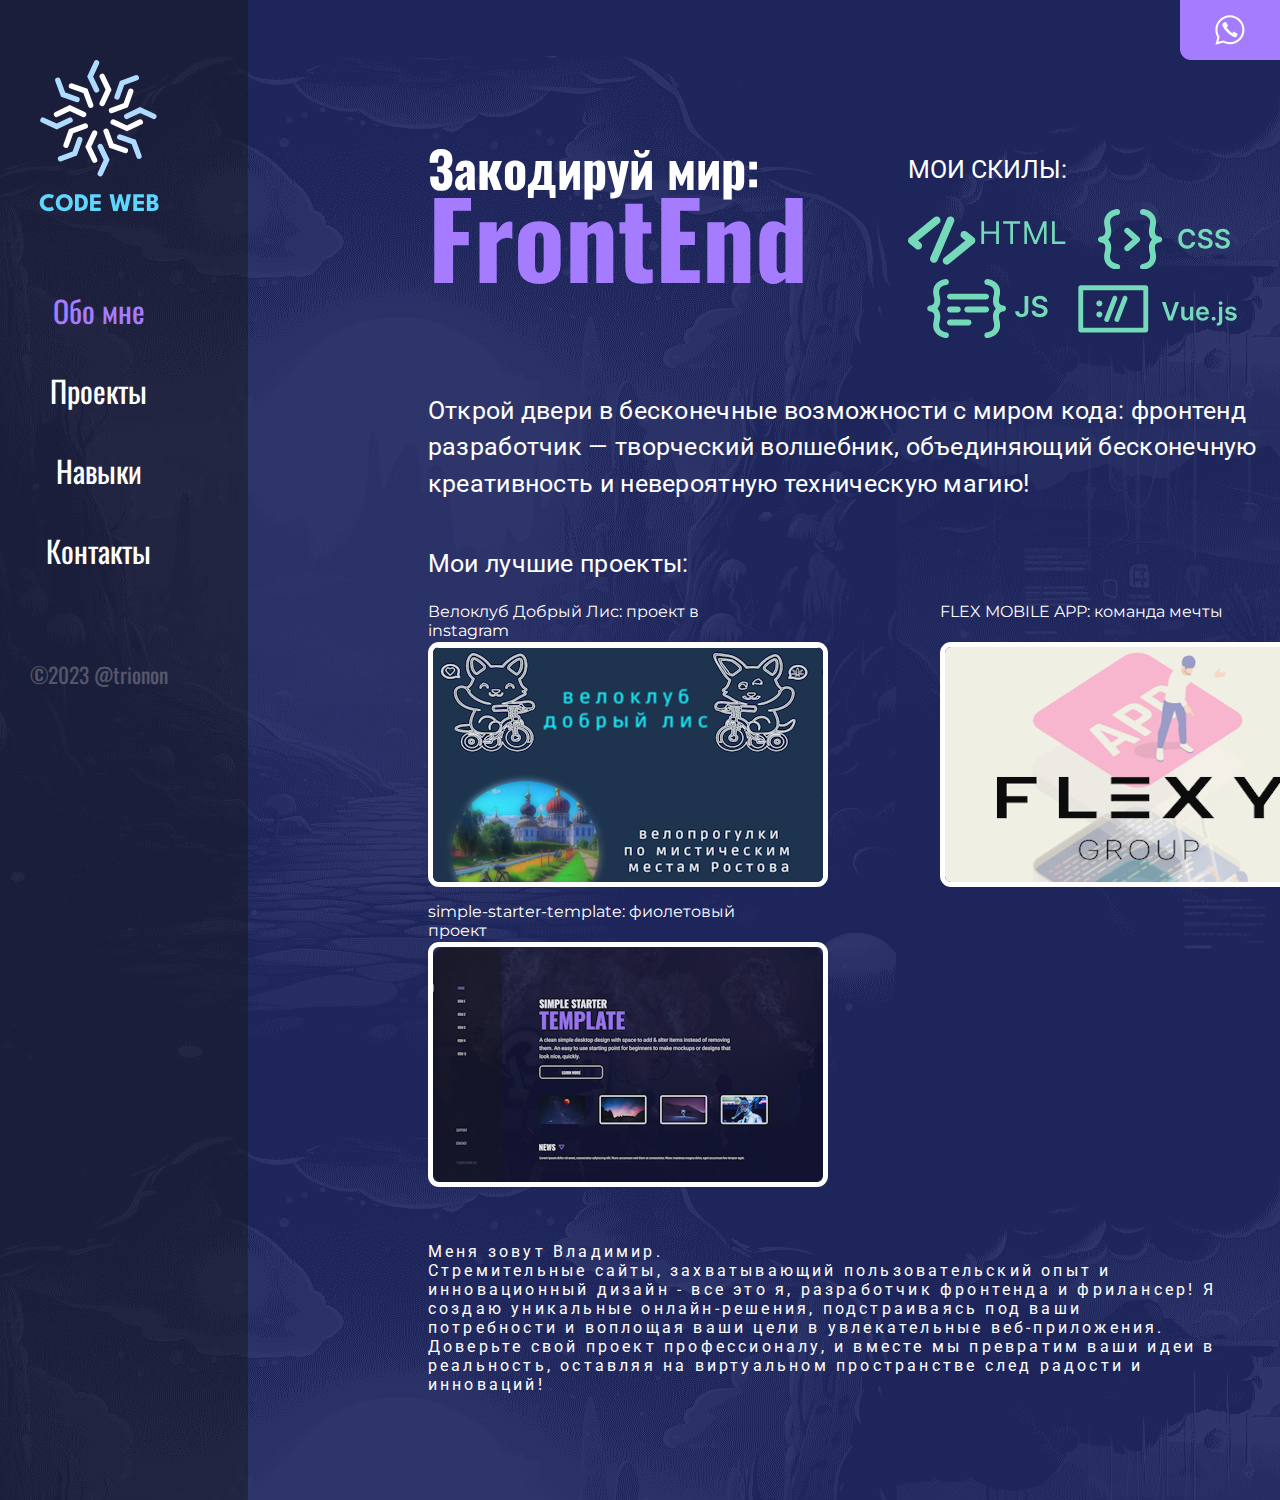
==== commit 92ebd743: "fix" ====
--- a/index.html
+++ b/index.html
@@ -135,18 +135,18 @@
         <div class="a-clean-simple">
           Мои лучшие проекты:
         </div>
-        <div class="thumbs">
-          <div class="project">
-            <span class="project-expl">Велоклуб Добрый Лис: проект в instagram</span>
-            <img class="thumbs-icon" alt="" src="./img/moon.png">
+        <div class="thumbs-1p">
+          <div class="th-project">
+            <span class="th-project-expl">Велоклуб Добрый Лис: проект в instagram</span>
+            <img class="thumbs-icon-1p" alt="" src="./img/moon.png">
           </div>
-          <div class="project">
-            <span class="project-expl">FLEX MOBILE APP: команда мечты </span>
-            <img class="thumbs-icon" alt="" src="./img/sunset.png">
+          <div class="th-project">
+            <span class="th-project-expl">FLEX MOBILE APP: команда мечты </span>
+            <img class="thumbs-icon-1p" alt="" src="./img/sunset.png">
           </div>
-          <div class="project">
-            <span class="project-expl">simple-starter-template: самый фиолетовый проект</span>
-            <img class="thumbs-icon" alt="" src="./img/crank.png">
+          <div class="th-project">
+            <span class="th-project-expl">simple-starter-template: фиолетовый проект</span>
+            <img class="thumbs-icon-1p" alt="" src="./img/crank.png">
           </div>
         </div>
         <div class="about-me">
--- a/css/total.css
+++ b/css/total.css
@@ -128,9 +128,6 @@
     --main-window-top: 10rem;
     --body-font-size: 2.2rem;
   }
-  .main-window > .thumbs {
-    width: 98%;
-  }
 }
 
 @media (max-width: 991px) {
@@ -171,12 +168,7 @@
   .template {
     padding-top: 1rem;
   }
-  .main-window > .thumbs {
-    justify-content: center;
-  }
-  .main-window, .thumbs > .project {
-    width: 35rem;
-  } 
+ 
 }
 
 @media (max-width: 767px) {
@@ -195,9 +187,7 @@
   .logo-code {
     margin-top: 1rem;
   }
-  .simple-starter-templ {
-    width: 90%;
-  }
+
   .skills {margin-left: 3rem;}
   .skills-icon {
     width: 15rem; 
@@ -222,7 +212,6 @@
     right: 1rem;
   }
 
-
   .logo-code {
     margin-top: 0.5rem;
   }
@@ -247,43 +236,13 @@
     display: none;
   }
 
-  .main-window > .frontend {
-    display: flex;
-    flex-direction: column; 
-  }
-
   .skills {
     margin-left: 0rem;
     margin-top: 1rem;
     width: var(--screen-width);
   }
   .skills-icon {width: 10rem;}
-
-  .main-window > .thumbs {
-    margin-top: 3rem;
-  } 
-
-  .simple-starter-templ {width: 15rem;} 
-
-  .main-window > .a-clean-simple {
-    width: calc(var(--screen-width) - 1rem);
-    margin-top: 2rem;
-  } 
-  .main-window, .thumbs > .project {
-    height: auto;
-    margin-bottom: 2rem;
-  } 
-  .main-window, .thumbs, .project > .project-expl {
-    height: auto;
-  } 
-  .main-window > .about-me {width: calc(var(--screen-width) - 5rem);}
   
-  .thumbs-icon {
-    width: 30rem;
-    margin-top: 1rem;
-    margin-bottom: 2rem;
-  }
-
   .menu {
     position: absolute;
     transition-property: width, visibility;
--- a/css/index.css
+++ b/css/index.css
@@ -64,7 +64,7 @@
   letter-spacing: 0.03rem;
 }
 
-.thumbs {
+.thumbs-1p {
   margin-top: 2rem;
   width: var(--main-window-width);
   display: inline-flex;
@@ -72,16 +72,16 @@
   flex-wrap: wrap;
 }
 
-.thumbs-icon {
+.thumbs-icon-1p {
   border-radius: var(--thumbs-radius);
   border: 5px solid var(--main-color);
 }
 
-.thumbs-icon:hover {
+.thumbs-icon-1p:hover {
   border: 5px solid var(--alt-color-1);
 }
 
-.project {
+.th-project {
   font-family: var(--alt-font);
   font-size: var(--basement-font-size);
   width: 40rem;
@@ -99,6 +99,56 @@
   letter-spacing: 0.2em;
 }
 
-.project-expl {
+.th-project-expl {
   width: 33rem; height: 4rem;
-};+};
+@media (max-width: 1199px) {
+  .thumbs-1p {
+    width: 98%;
+  }
+}
+@media (max-width: 991px) {
+  body {
+    --screen-height: 160rem;
+  }
+  .thumbs-1p {
+    justify-content: center;
+  }
+  .th-project {
+    width: 35rem;
+  }
+} 
+@media (max-width: 767px) {
+  body {
+    --screen-height: 180rem;
+  }
+.simple-starter-templ {width: 90%;}
+}
+@media (max-width: 359px) {
+  .thumbs-1p {
+    margin-top: 3rem;
+    margin-left: 2rem;
+  } 
+  .th-project {
+    height: auto;
+    margin-bottom: 2rem;
+  } 
+  .th-project-expl {
+    height: auto;
+  } 
+  .thumbs-icon-1p {
+    width: 30rem;
+    margin-top: 1rem;
+    margin-bottom: 2rem;
+  }
+  .frontend {
+    display: flex;
+    flex-direction: column; 
+  }
+  .a-clean-simple {
+    width: calc(var(--screen-width) - 1rem);
+    margin-top: 2rem;
+  } 
+  .simple-starter-templ {width: 15rem;} 
+  .about-me {width: calc(var(--screen-width) - 5rem);}
+}